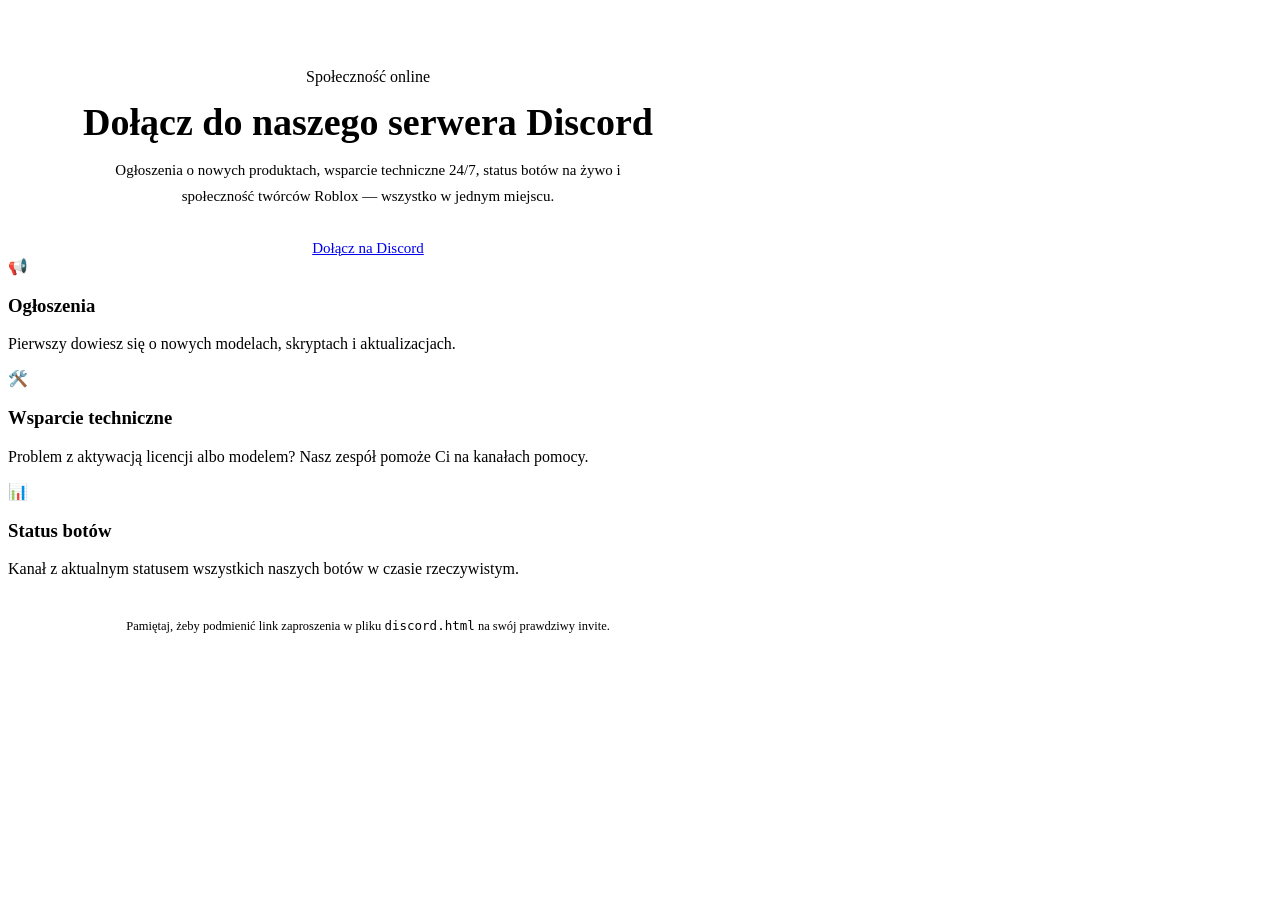
==== discord.html @ 89baa392 "Add files via upload" ====
<!DOCTYPE html>
<html lang="pl">
<head>
<meta charset="UTF-8">
<meta name="viewport" content="width=device-width, initial-scale=1.0">
<title>Discord — Apollon Hub API</title>
<link rel="stylesheet" href="assets/style.css">
</head>
<body data-page="discord">

<div id="site-header-slot"></div>

<main>
  <section class="section" style="padding-top:60px;">
    <div class="container" style="max-width:720px;text-align:center;">

      <div class="eyebrow"><span class="dot" style="background:#5865F2;box-shadow:0 0 8px #5865F2;"></span> Społeczność online</div>
      <h2 style="font-size:clamp(26px,4vw,38px);margin:14px 0;">Dołącz do naszego serwera Discord</h2>
      <p style="color:var(--text-muted);font-size:15px;line-height:1.7;max-width:520px;margin:0 auto 30px;">
        Ogłoszenia o nowych produktach, wsparcie techniczne 24/7, status botów na żywo
        i społeczność twórców Roblox — wszystko w jednym miejscu.
      </p>

      <a href="https://discord.gg/TWOJZAPROSZENIE" target="_blank" class="btn btn-discord" style="padding:16px 32px;font-size:15px;margin-bottom:50px;">
        Dołącz na Discord
      </a>

      <div class="grid" style="text-align:left;">
        <div class="card">
          <div class="card-media">📢</div>
          <div class="card-body">
            <h3>Ogłoszenia</h3>
            <p>Pierwszy dowiesz się o nowych modelach, skryptach i aktualizacjach.</p>
          </div>
        </div>
        <div class="card">
          <div class="card-media">🛠️</div>
          <div class="card-body">
            <h3>Wsparcie techniczne</h3>
            <p>Problem z aktywacją licencji albo modelem? Nasz zespół pomoże Ci na kanałach pomocy.</p>
          </div>
        </div>
        <div class="card">
          <div class="card-media">📊</div>
          <div class="card-body">
            <h3>Status botów</h3>
            <p>Kanał z aktualnym statusem wszystkich naszych botów w czasie rzeczywistym.</p>
          </div>
        </div>
      </div>

      <p style="color:var(--text-muted);font-size:12.5px;margin-top:40px;">
        Pamiętaj, żeby podmienić link zaproszenia w pliku <code>discord.html</code> na swój prawdziwy invite.
      </p>

    </div>
  </section>
</main>

<div id="site-footer-slot"></div>

<script src="assets/include.js"></script>
</body>
</html>
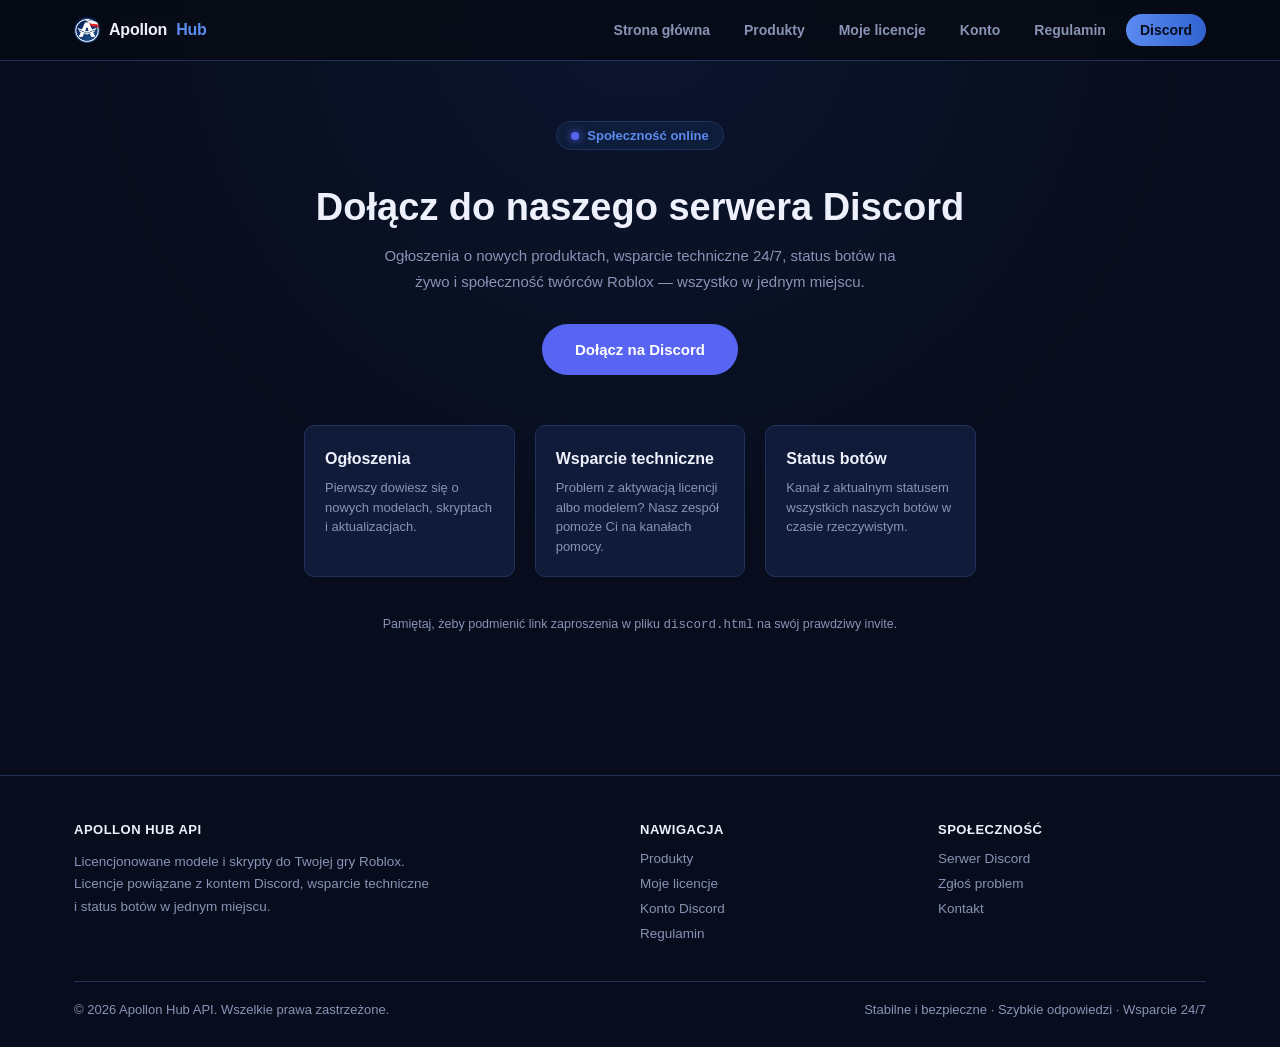
==== commit d85e7063: "Add files via upload" ====
--- a/discord.html
+++ b/discord.html
@@ -27,22 +27,19 @@
 
       <div class="grid" style="text-align:left;">
         <div class="card">
-          <div class="card-media">📢</div>
-          <div class="card-body">
+          <div class="card-body" style="padding-top:24px;">
             <h3>Ogłoszenia</h3>
             <p>Pierwszy dowiesz się o nowych modelach, skryptach i aktualizacjach.</p>
           </div>
         </div>
         <div class="card">
-          <div class="card-media">🛠️</div>
-          <div class="card-body">
+          <div class="card-body" style="padding-top:24px;">
             <h3>Wsparcie techniczne</h3>
             <p>Problem z aktywacją licencji albo modelem? Nasz zespół pomoże Ci na kanałach pomocy.</p>
           </div>
         </div>
         <div class="card">
-          <div class="card-media">📊</div>
-          <div class="card-body">
+          <div class="card-body" style="padding-top:24px;">
             <h3>Status botów</h3>
             <p>Kanał z aktualnym statusem wszystkich naszych botów w czasie rzeczywistym.</p>
           </div>
--- a/assets/style.css
+++ b/assets/style.css
@@ -0,0 +1,431 @@
+/* ===== Apollon Hub API — wspólny motyw ===== */
+
+:root {
+  --bg: #070d1c;
+  --bg-alt: #0b1530;
+  --panel: #101b3a;
+  --panel-border: #22315c;
+  --accent: #3163d1;
+  --accent-2: #5b8bf0;
+  --accent-glow: rgba(49, 99, 209, 0.28);
+  --text: #eef1fb;
+  --text-muted: #8993b5;
+  --success: #3ddc97;
+  --danger: #ff5d6c;
+  --radius: 10px;
+  --max-width: 1180px;
+  --font: 'Segoe UI', Arial, sans-serif;
+}
+
+* { box-sizing: border-box; }
+
+html, body {
+  margin: 0;
+  padding: 0;
+  background: var(--bg);
+  color: var(--text);
+  font-family: var(--font);
+  scroll-behavior: smooth;
+}
+
+body {
+  background-image: radial-gradient(circle at 50% 0%, rgba(49, 99, 209, 0.10), transparent 50%);
+  background-attachment: fixed;
+}
+
+a { color: inherit; text-decoration: none; }
+img { max-width: 100%; display: block; }
+
+.container {
+  max-width: var(--max-width);
+  margin: 0 auto;
+  padding: 0 24px;
+}
+
+/* ===== Nawigacja ===== */
+
+.site-header {
+  position: sticky;
+  top: 0;
+  z-index: 100;
+  background: rgba(7, 11, 20, 0.85);
+  backdrop-filter: blur(10px);
+  border-bottom: 1px solid var(--panel-border);
+}
+
+.navbar {
+  max-width: var(--max-width);
+  margin: 0 auto;
+  padding: 14px 24px;
+  display: flex;
+  align-items: center;
+  justify-content: space-between;
+  gap: 20px;
+}
+
+.brand {
+  display: inline-flex;
+  align-items: center;
+  gap: 9px;
+  font-weight: 700;
+  font-size: 16px;
+  letter-spacing: -0.2px;
+  white-space: nowrap;
+  color: var(--text);
+}
+
+.brand img {
+  height: 26px;
+  width: 26px;
+  border-radius: 50%;
+  display: block;
+}
+
+.brand .hub {
+  color: var(--accent-2);
+  font-weight: 700;
+}
+
+.nav-links {
+  display: flex;
+  align-items: center;
+  gap: 6px;
+  flex-wrap: wrap;
+}
+
+.nav-links a {
+  padding: 8px 14px;
+  border-radius: 999px;
+  font-size: 14px;
+  color: var(--text-muted);
+  font-weight: 600;
+  transition: color 0.15s ease, background 0.15s ease;
+}
+
+.nav-links a:hover { color: var(--text); background: rgba(255,255,255,0.04); }
+.nav-links a.active { color: var(--bg); background: linear-gradient(90deg, var(--accent-2), var(--accent)); }
+
+.burger {
+  display: none;
+  flex-direction: column;
+  gap: 4px;
+  background: none;
+  border: none;
+  cursor: pointer;
+  padding: 6px;
+}
+.burger span { width: 22px; height: 2px; background: var(--text); border-radius: 2px; }
+
+/* ===== Przyciski ===== */
+
+.btn {
+  display: inline-flex;
+  align-items: center;
+  justify-content: center;
+  gap: 8px;
+  padding: 12px 22px;
+  border-radius: 999px;
+  font-weight: 700;
+  font-size: 14px;
+  border: 1px solid transparent;
+  cursor: pointer;
+  transition: transform 0.15s ease, box-shadow 0.15s ease, background 0.15s ease;
+  white-space: nowrap;
+}
+.btn:hover { transform: translateY(-1px); }
+
+.btn-primary {
+  background: var(--accent);
+  color: #06101f;
+}
+.btn-primary:hover { background: var(--accent-2); }
+
+.btn-outline {
+  background: transparent;
+  border-color: var(--panel-border);
+  color: var(--text);
+}
+.btn-outline:hover { border-color: var(--accent); color: var(--accent-2); }
+
+.btn-discord {
+  background: #5865F2;
+  color: #fff;
+}
+.btn-discord:hover { background: #4752c4; }
+
+.btn-block { width: 100%; }
+.btn[disabled] { opacity: 0.5; cursor: not-allowed; transform: none; }
+
+/* ===== Hero ===== */
+
+.hero {
+  padding: 80px 0 20px;
+  text-align: center;
+  position: relative;
+}
+
+.eyebrow {
+  display: inline-flex;
+  align-items: center;
+  gap: 8px;
+  padding: 6px 14px;
+  border-radius: 999px;
+  border: 1px solid var(--panel-border);
+  background: rgba(61, 139, 253, 0.08);
+  color: var(--accent-2);
+  font-size: 13px;
+  font-weight: 700;
+  margin-bottom: 22px;
+}
+
+.dot { width: 8px; height: 8px; border-radius: 50%; background: var(--success); box-shadow: 0 0 8px var(--success); }
+
+.hero h1 {
+  font-size: clamp(32px, 6vw, 56px);
+  font-weight: 900;
+  line-height: 1.1;
+  margin: 0 0 18px;
+  letter-spacing: -0.5px;
+}
+
+.hero h1 .accent {
+  color: var(--accent-2);
+}
+
+.hero p.lead {
+  max-width: 620px;
+  margin: 0 auto 34px;
+  color: var(--text-muted);
+  font-size: 17px;
+  line-height: 1.6;
+}
+
+.hero-actions {
+  display: flex;
+  gap: 14px;
+  justify-content: center;
+  flex-wrap: wrap;
+}
+
+/* ===== Statystyki / cechy ===== */
+
+.features {
+  display: grid;
+  grid-template-columns: repeat(3, 1fr);
+  gap: 18px;
+  margin: 50px 0;
+}
+
+.feature {
+  background: var(--panel);
+  border: 1px solid var(--panel-border);
+  border-radius: var(--radius);
+  padding: 26px 22px;
+}
+
+.feature {
+  border-top: 2px solid var(--accent);
+  border-left: 1px solid var(--panel-border);
+  border-right: 1px solid var(--panel-border);
+  border-bottom: 1px solid var(--panel-border);
+}
+
+.feature .index {
+  font-size: 12px;
+  font-weight: 700;
+  color: var(--text-muted);
+  letter-spacing: 1px;
+  margin-bottom: 12px;
+}
+
+.feature h3 { margin: 0 0 8px; font-size: 16px; }
+.feature p { margin: 0; color: var(--text-muted); font-size: 14px; line-height: 1.5; }
+
+/* ===== Sekcje ogólne ===== */
+
+section.section { padding: 70px 0; }
+section.section.tight { padding: 40px 0; }
+section.alt { background: var(--bg-alt); border-top: 1px solid var(--panel-border); border-bottom: 1px solid var(--panel-border); }
+
+.section-head { text-align: center; max-width: 640px; margin: 0 auto 40px; }
+.section-head .tag { color: var(--accent-2); font-weight: 700; font-size: 13px; letter-spacing: 1px; text-transform: uppercase; }
+.section-head h2 { font-size: clamp(26px, 4vw, 36px); margin: 10px 0 12px; }
+.section-head p { color: var(--text-muted); font-size: 15px; line-height: 1.6; margin: 0; }
+
+/* ===== Karty produktów / licencji ===== */
+
+.grid {
+  display: grid;
+  grid-template-columns: repeat(3, 1fr);
+  gap: 20px;
+}
+
+.card {
+  background: var(--panel);
+  border: 1px solid var(--panel-border);
+  border-radius: var(--radius);
+  overflow: hidden;
+  display: flex;
+  flex-direction: column;
+  transition: border-color 0.15s ease, transform 0.15s ease;
+}
+.card:hover { border-color: var(--accent); transform: translateY(-3px); }
+
+.card-media {
+  height: 110px;
+  background: var(--bg-alt);
+  display: flex;
+  align-items: center;
+  justify-content: center;
+  font-size: 11px;
+  font-weight: 700;
+  letter-spacing: 0.5px;
+  text-transform: uppercase;
+  color: var(--text-muted);
+  border-bottom: 1px solid var(--panel-border);
+}
+
+.card-body { padding: 20px; display: flex; flex-direction: column; gap: 10px; flex: 1; }
+.card-body h3 { margin: 0; font-size: 16px; }
+.card-body p { margin: 0; color: var(--text-muted); font-size: 13px; line-height: 1.5; flex: 1; }
+
+.card-footer {
+  display: flex;
+  align-items: center;
+  justify-content: space-between;
+  margin-top: 6px;
+}
+
+.price { font-weight: 800; font-size: 18px; color: var(--accent-2); }
+.badge {
+  display: inline-flex;
+  align-items: center;
+  gap: 6px;
+  padding: 4px 10px;
+  border-radius: 999px;
+  font-size: 11px;
+  font-weight: 700;
+  text-transform: uppercase;
+  letter-spacing: 0.4px;
+}
+.badge.online { background: rgba(61, 220, 151, 0.12); color: var(--success); }
+.badge.offline { background: rgba(255, 93, 108, 0.12); color: var(--danger); }
+.badge.info { background: rgba(61, 139, 253, 0.12); color: var(--accent-2); }
+
+/* ===== Panel / formularze ===== */
+
+.panel {
+  background: var(--panel);
+  border: 1px solid var(--panel-border);
+  border-radius: var(--radius);
+  padding: 32px;
+}
+
+.panel + .panel { margin-top: 20px; }
+
+.field { margin-bottom: 18px; }
+.field label { display: block; font-size: 13px; font-weight: 700; margin-bottom: 8px; color: var(--text-muted); }
+
+.field input, .field select, .field textarea {
+  width: 100%;
+  padding: 12px 14px;
+  border-radius: 10px;
+  border: 1px solid var(--panel-border);
+  background: var(--bg-alt);
+  color: var(--text);
+  font-size: 14px;
+  font-family: inherit;
+  outline: none;
+  transition: border-color 0.15s ease, box-shadow 0.15s ease;
+}
+.field input:focus, .field select:focus, .field textarea:focus {
+  border-color: var(--accent);
+  box-shadow: 0 0 0 3px var(--accent-glow);
+}
+.field .hint { font-size: 12px; color: var(--text-muted); margin-top: 6px; }
+
+.status-msg {
+  margin-top: 14px;
+  padding: 12px 14px;
+  border-radius: 10px;
+  font-size: 13px;
+  display: none;
+}
+.status-msg.show { display: block; }
+.status-msg.ok { background: rgba(61,220,151,0.1); color: var(--success); border: 1px solid rgba(61,220,151,0.3); }
+.status-msg.err { background: rgba(255,93,108,0.1); color: var(--danger); border: 1px solid rgba(255,93,108,0.3); }
+
+/* ===== Tabela licencji ===== */
+
+table.licenses { width: 100%; border-collapse: collapse; }
+table.licenses th, table.licenses td {
+  text-align: left;
+  padding: 14px 12px;
+  border-bottom: 1px solid var(--panel-border);
+  font-size: 13px;
+}
+table.licenses th { color: var(--text-muted); font-weight: 700; text-transform: uppercase; font-size: 11px; letter-spacing: 0.5px; }
+table.licenses td.mono { font-family: 'Courier New', monospace; color: var(--accent-2); }
+
+/* ===== Discord powiązanie ===== */
+
+.discord-account {
+  display: flex;
+  align-items: center;
+  gap: 14px;
+  padding: 16px 18px;
+  border-radius: var(--radius);
+  background: rgba(88, 101, 242, 0.1);
+  border: 1px solid rgba(88, 101, 242, 0.35);
+}
+.discord-account .avatar {
+  width: 46px; height: 46px; border-radius: 50%;
+  background: #5865F2;
+  display: flex; align-items: center; justify-content: center;
+  font-weight: 800; color: #fff;
+}
+.discord-account .meta { flex: 1; }
+.discord-account .meta strong { display: block; font-size: 14px; }
+.discord-account .meta span { font-size: 12px; color: var(--text-muted); }
+
+/* ===== Regulamin ===== */
+
+.legal h2 { font-size: 19px; margin: 34px 0 12px; color: var(--accent-2); }
+.legal h2:first-child { margin-top: 0; }
+.legal p, .legal li { color: var(--text-muted); font-size: 14.5px; line-height: 1.75; }
+.legal ol, .legal ul { padding-left: 20px; }
+
+/* ===== Stopka ===== */
+
+.site-footer {
+  border-top: 1px solid var(--panel-border);
+  padding: 46px 0 30px;
+  margin-top: 60px;
+  color: var(--text-muted);
+  font-size: 13px;
+}
+.footer-grid {
+  display: grid;
+  grid-template-columns: 2fr 1fr 1fr;
+  gap: 30px;
+  margin-bottom: 30px;
+}
+.footer-grid h4 { color: var(--text); font-size: 13px; margin: 0 0 14px; text-transform: uppercase; letter-spacing: 0.5px; }
+.footer-grid a { display: block; color: var(--text-muted); font-size: 13.5px; margin-bottom: 10px; }
+.footer-grid a:hover { color: var(--accent-2); }
+.footer-bottom { border-top: 1px solid var(--panel-border); padding-top: 20px; display: flex; justify-content: space-between; flex-wrap: wrap; gap: 10px; }
+
+/* ===== Responsywność ===== */
+
+@media (max-width: 900px) {
+  .grid { grid-template-columns: repeat(2, 1fr); }
+  .features { grid-template-columns: 1fr; }
+  .footer-grid { grid-template-columns: 1fr; }
+}
+
+@media (max-width: 720px) {
+  .nav-links { display: none; }
+  .burger { display: flex; }
+  .grid { grid-template-columns: 1fr; }
+  .navbar { flex-wrap: wrap; }
+}
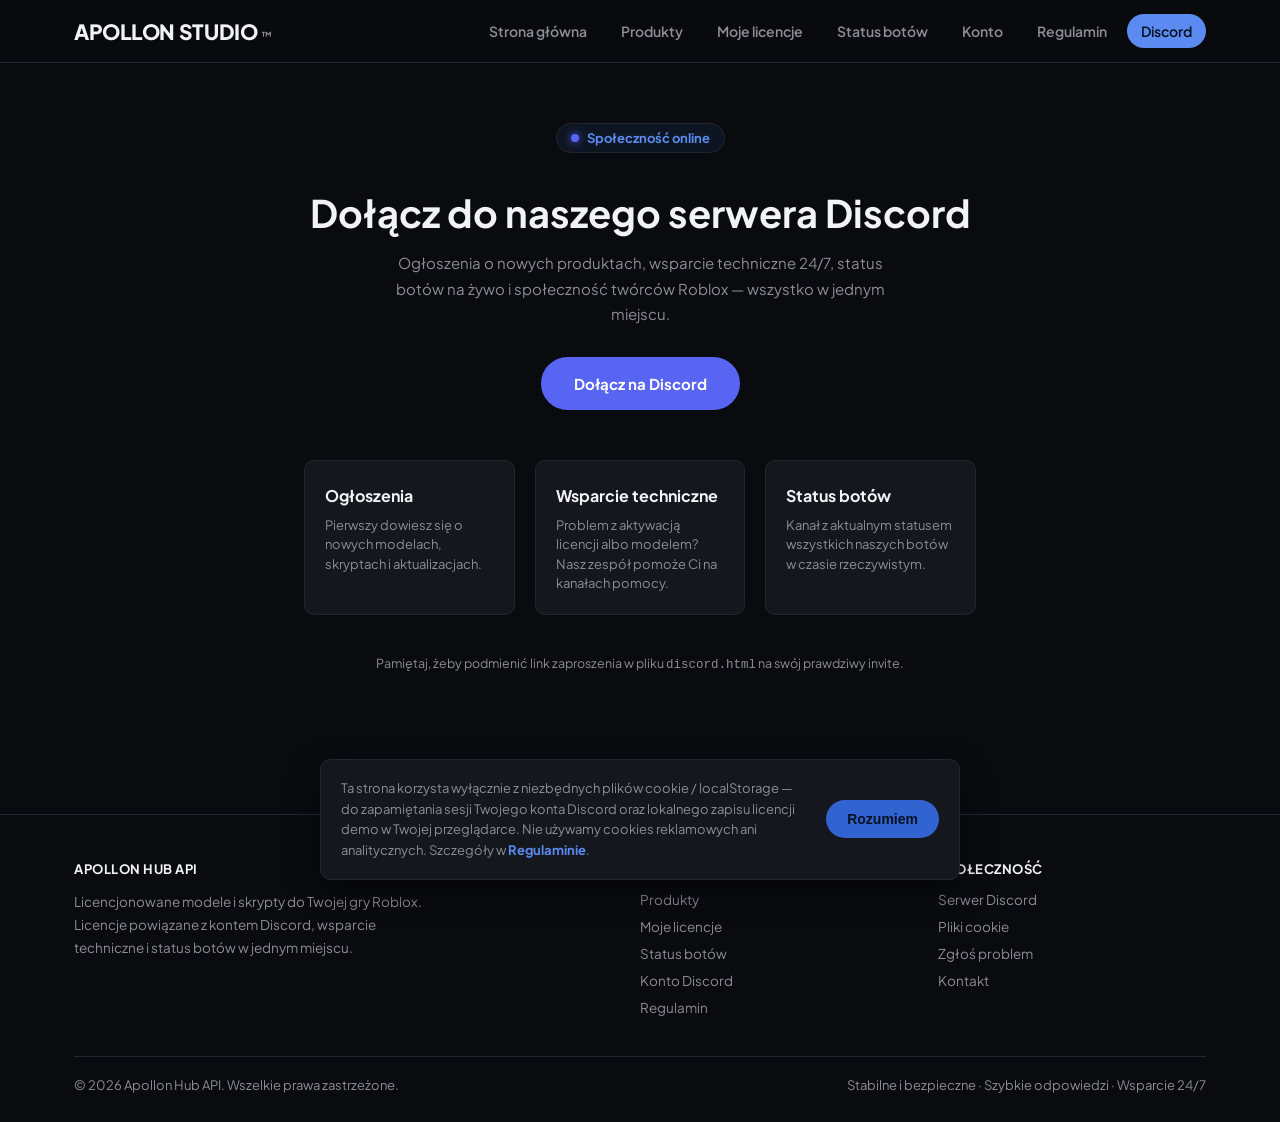
==== commit 3eb7ca5d: "Add files via upload" ====
--- a/discord.html
+++ b/discord.html
@@ -4,6 +4,9 @@
 <meta charset="UTF-8">
 <meta name="viewport" content="width=device-width, initial-scale=1.0">
 <title>Discord — Apollon Hub API</title>
+<link rel="preconnect" href="https://fonts.googleapis.com">
+<link rel="preconnect" href="https://fonts.gstatic.com" crossorigin>
+<link href="https://fonts.googleapis.com/css2?family=Plus+Jakarta+Sans:wght@400;500;600;700;800;900&display=swap" rel="stylesheet">
 <link rel="stylesheet" href="assets/style.css">
 </head>
 <body data-page="discord">
--- a/assets/style.css
+++ b/assets/style.css
@@ -1,20 +1,20 @@
 /* ===== Apollon Hub API — wspólny motyw ===== */
 
 :root {
-  --bg: #070d1c;
-  --bg-alt: #0b1530;
-  --panel: #101b3a;
-  --panel-border: #22315c;
+  --bg: #0a0b0f;
+  --bg-alt: #111319;
+  --panel: #15171e;
+  --panel-border: #24262e;
   --accent: #3163d1;
   --accent-2: #5b8bf0;
   --accent-glow: rgba(49, 99, 209, 0.28);
-  --text: #eef1fb;
-  --text-muted: #8993b5;
+  --text: #f2f3f6;
+  --text-muted: #8b8d97;
   --success: #3ddc97;
   --danger: #ff5d6c;
   --radius: 10px;
   --max-width: 1180px;
-  --font: 'Segoe UI', Arial, sans-serif;
+  --font: 'Plus Jakarta Sans', 'Segoe UI', Arial, sans-serif;
 }
 
 * { box-sizing: border-box; }
@@ -28,11 +28,6 @@
   scroll-behavior: smooth;
 }
 
-body {
-  background-image: radial-gradient(circle at 50% 0%, rgba(49, 99, 209, 0.10), transparent 50%);
-  background-attachment: fixed;
-}
-
 a { color: inherit; text-decoration: none; }
 img { max-width: 100%; display: block; }
 
@@ -48,7 +43,7 @@
   position: sticky;
   top: 0;
   z-index: 100;
-  background: rgba(7, 11, 20, 0.85);
+  background: rgba(10, 11, 15, 0.85);
   backdrop-filter: blur(10px);
   border-bottom: 1px solid var(--panel-border);
 }
@@ -65,25 +60,19 @@
 
 .brand {
   display: inline-flex;
-  align-items: center;
-  gap: 9px;
-  font-weight: 700;
-  font-size: 16px;
-  letter-spacing: -0.2px;
+  align-items: baseline;
+  gap: 3px;
+  font-weight: 800;
+  font-size: 21px;
+  letter-spacing: -0.3px;
   white-space: nowrap;
   color: var(--text);
 }
 
-.brand img {
-  height: 26px;
-  width: 26px;
-  border-radius: 50%;
-  display: block;
-}
-
-.brand .hub {
-  color: var(--accent-2);
-  font-weight: 700;
+.brand .tm {
+  font-size: 11px;
+  font-weight: 600;
+  color: var(--text-muted);
 }
 
 .nav-links {
@@ -103,7 +92,7 @@
 }
 
 .nav-links a:hover { color: var(--text); background: rgba(255,255,255,0.04); }
-.nav-links a.active { color: var(--bg); background: linear-gradient(90deg, var(--accent-2), var(--accent)); }
+.nav-links a.active { color: #06101f; background: var(--accent-2); }
 
 .burger {
   display: none;
@@ -156,13 +145,41 @@
 .btn-block { width: 100%; }
 .btn[disabled] { opacity: 0.5; cursor: not-allowed; transform: none; }
 
+.btn-text {
+  display: inline-flex;
+  align-items: center;
+  gap: 6px;
+  padding: 12px 6px;
+  font-weight: 700;
+  font-size: 14px;
+  color: var(--text);
+  border-bottom: 1px solid transparent;
+  transition: color 0.15s ease, border-color 0.15s ease;
+}
+.btn-text:hover { color: var(--accent-2); border-color: var(--accent-2); }
+
 /* ===== Hero ===== */
 
 .hero {
-  padding: 80px 0 20px;
+  padding: 90px 0 30px;
   text-align: center;
   position: relative;
-}
+  overflow: hidden;
+}
+
+.hero::before {
+  content: "";
+  position: absolute;
+  inset: 0;
+  background-image: radial-gradient(rgba(255,255,255,0.06) 1px, transparent 1px);
+  background-size: 26px 26px;
+  background-position: center top;
+  -webkit-mask-image: linear-gradient(180deg, rgba(0,0,0,0.9) 0%, transparent 75%);
+  mask-image: linear-gradient(180deg, rgba(0,0,0,0.9) 0%, transparent 75%);
+  pointer-events: none;
+}
+
+.hero .container { position: relative; z-index: 1; }
 
 .eyebrow {
   display: inline-flex;
@@ -240,6 +257,37 @@
 
 .feature h3 { margin: 0 0 8px; font-size: 16px; }
 .feature p { margin: 0; color: var(--text-muted); font-size: 14px; line-height: 1.5; }
+
+/* ===== Statystyki (liczby) ===== */
+
+.stats-grid {
+  display: grid;
+  grid-template-columns: repeat(4, 1fr);
+  gap: 18px;
+}
+
+.stat-card {
+  background: var(--panel);
+  border: 1px solid var(--panel-border);
+  border-radius: var(--radius);
+  padding: 24px 20px;
+}
+
+.stat-icon {
+  width: 42px;
+  height: 42px;
+  border-radius: 10px;
+  background: var(--bg-alt);
+  border: 1px solid var(--panel-border);
+  display: flex;
+  align-items: center;
+  justify-content: center;
+  margin-bottom: 16px;
+  color: var(--accent-2);
+}
+
+.stat-number { font-size: 28px; font-weight: 800; letter-spacing: -0.5px; }
+.stat-label { font-size: 13px; color: var(--text-muted); margin-top: 4px; }
 
 /* ===== Sekcje ogólne ===== */
 
@@ -395,6 +443,75 @@
 .legal p, .legal li { color: var(--text-muted); font-size: 14.5px; line-height: 1.75; }
 .legal ol, .legal ul { padding-left: 20px; }
 
+/* ===== Baner cookie ===== */
+
+.cookie-banner {
+  position: fixed;
+  left: 20px;
+  right: 20px;
+  bottom: 20px;
+  max-width: 640px;
+  margin: 0 auto;
+  background: var(--panel);
+  border: 1px solid var(--panel-border);
+  border-radius: var(--radius);
+  padding: 18px 20px;
+  display: flex;
+  align-items: center;
+  gap: 16px;
+  flex-wrap: wrap;
+  z-index: 300;
+  box-shadow: 0 12px 32px rgba(0,0,0,0.45);
+}
+.cookie-banner p { margin: 0; font-size: 13px; color: var(--text-muted); line-height: 1.6; flex: 1; min-width: 220px; }
+.cookie-banner .btn { flex-shrink: 0; padding: 10px 20px; }
+
+/* ===== Karty botów ===== */
+
+.bot-card-head {
+  display: flex;
+  align-items: center;
+  gap: 14px;
+}
+.bot-avatar {
+  width: 46px;
+  height: 46px;
+  border-radius: 50%;
+  background: var(--bg-alt);
+  border: 1px solid var(--panel-border);
+  display: flex;
+  align-items: center;
+  justify-content: center;
+  font-weight: 800;
+  font-size: 15px;
+  color: var(--accent-2);
+  flex-shrink: 0;
+}
+.bot-card-head .name { flex: 1; min-width: 0; }
+.bot-card-head .name strong { display: block; font-size: 15px; }
+.bot-card-head .name span { font-size: 12px; color: var(--text-muted); }
+.bot-status-row { display: flex; align-items: center; gap: 8px; margin-top: 14px; }
+.bot-updated { font-size: 11px; color: var(--text-muted); margin-top: 8px; }
+
+.notice-panel {
+  display: flex;
+  gap: 12px;
+  align-items: flex-start;
+  padding: 16px 18px;
+  border-radius: var(--radius);
+  background: rgba(255, 93, 108, 0.08);
+  border: 1px solid rgba(255, 93, 108, 0.35);
+  margin-bottom: 30px;
+}
+.notice-panel .dot-mark {
+  width: 8px; height: 8px; border-radius: 50%;
+  background: var(--danger);
+  margin-top: 6px;
+  flex-shrink: 0;
+}
+.notice-panel p { margin: 0; font-size: 13.5px; line-height: 1.6; color: var(--text); }
+.notice-panel strong { color: var(--danger); }
+
 /* ===== Stopka ===== */
 
 .site-footer {
@@ -421,6 +538,7 @@
   .grid { grid-template-columns: repeat(2, 1fr); }
   .features { grid-template-columns: 1fr; }
   .footer-grid { grid-template-columns: 1fr; }
+  .stats-grid { grid-template-columns: repeat(2, 1fr); }
 }
 
 @media (max-width: 720px) {
@@ -428,4 +546,5 @@
   .burger { display: flex; }
   .grid { grid-template-columns: 1fr; }
   .navbar { flex-wrap: wrap; }
-}
+  .stats-grid { grid-template-columns: 1fr; }
+}
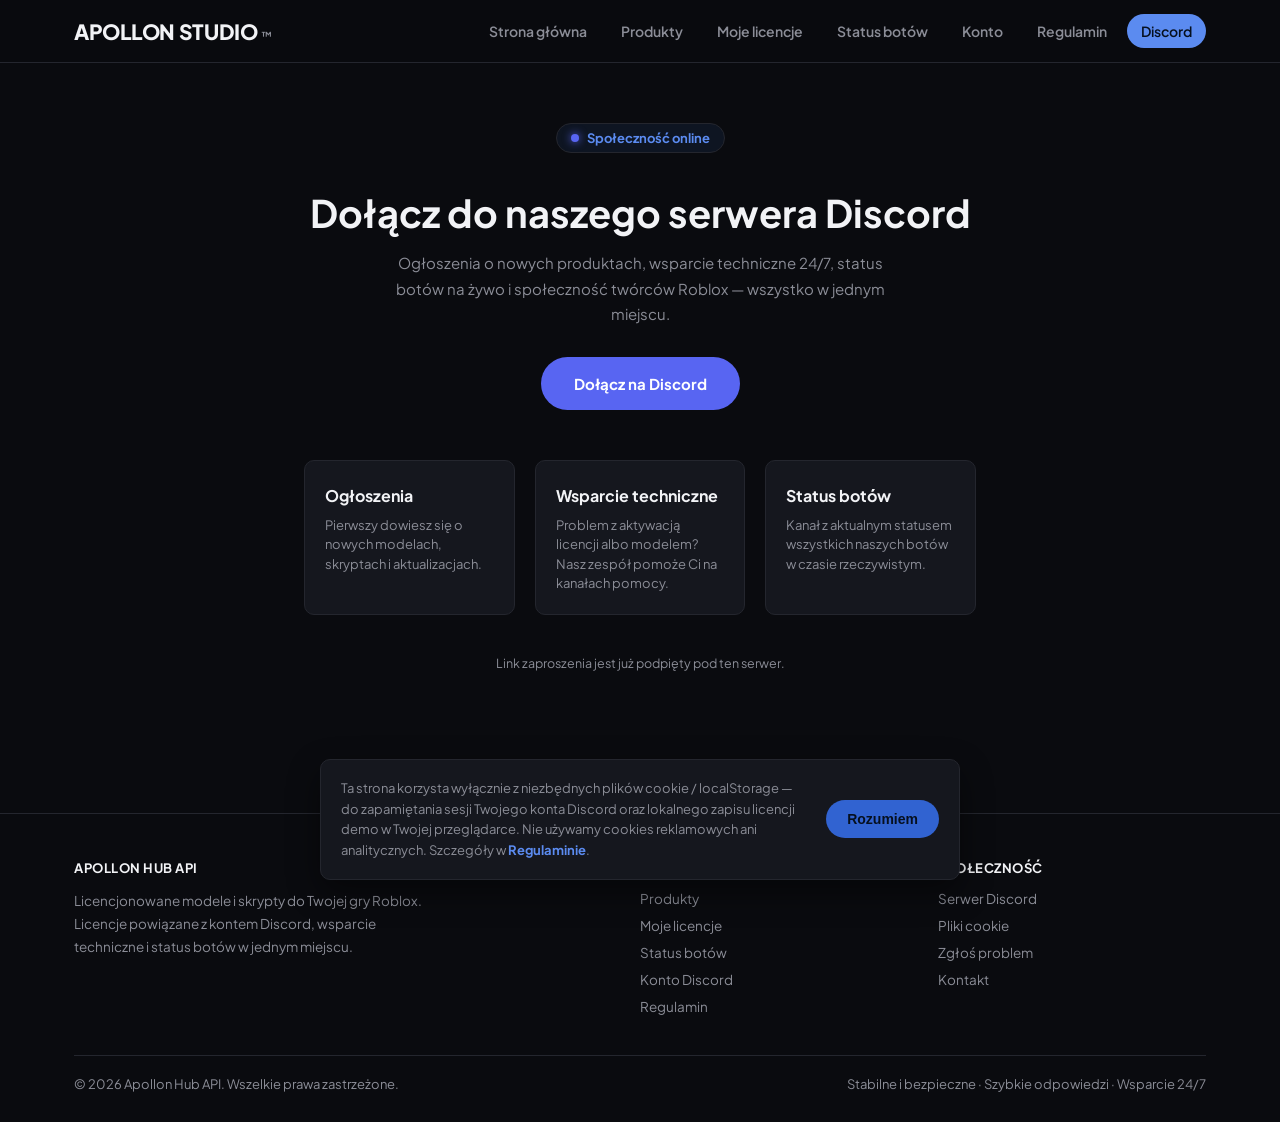
==== commit 01084a82: "Add files via upload" ====
--- a/discord.html
+++ b/discord.html
@@ -24,7 +24,7 @@
         i społeczność twórców Roblox — wszystko w jednym miejscu.
       </p>
 
-      <a href="https://discord.gg/TWOJZAPROSZENIE" target="_blank" class="btn btn-discord" style="padding:16px 32px;font-size:15px;margin-bottom:50px;">
+      <a href="https://discord.gg/FjP3PnDGJQ" target="_blank" class="btn btn-discord" style="padding:16px 32px;font-size:15px;margin-bottom:50px;">
         Dołącz na Discord
       </a>
 
@@ -50,7 +50,7 @@
       </div>
 
       <p style="color:var(--text-muted);font-size:12.5px;margin-top:40px;">
-        Pamiętaj, żeby podmienić link zaproszenia w pliku <code>discord.html</code> na swój prawdziwy invite.
+        Link zaproszenia jest już podpięty pod ten serwer.
       </p>
 
     </div>
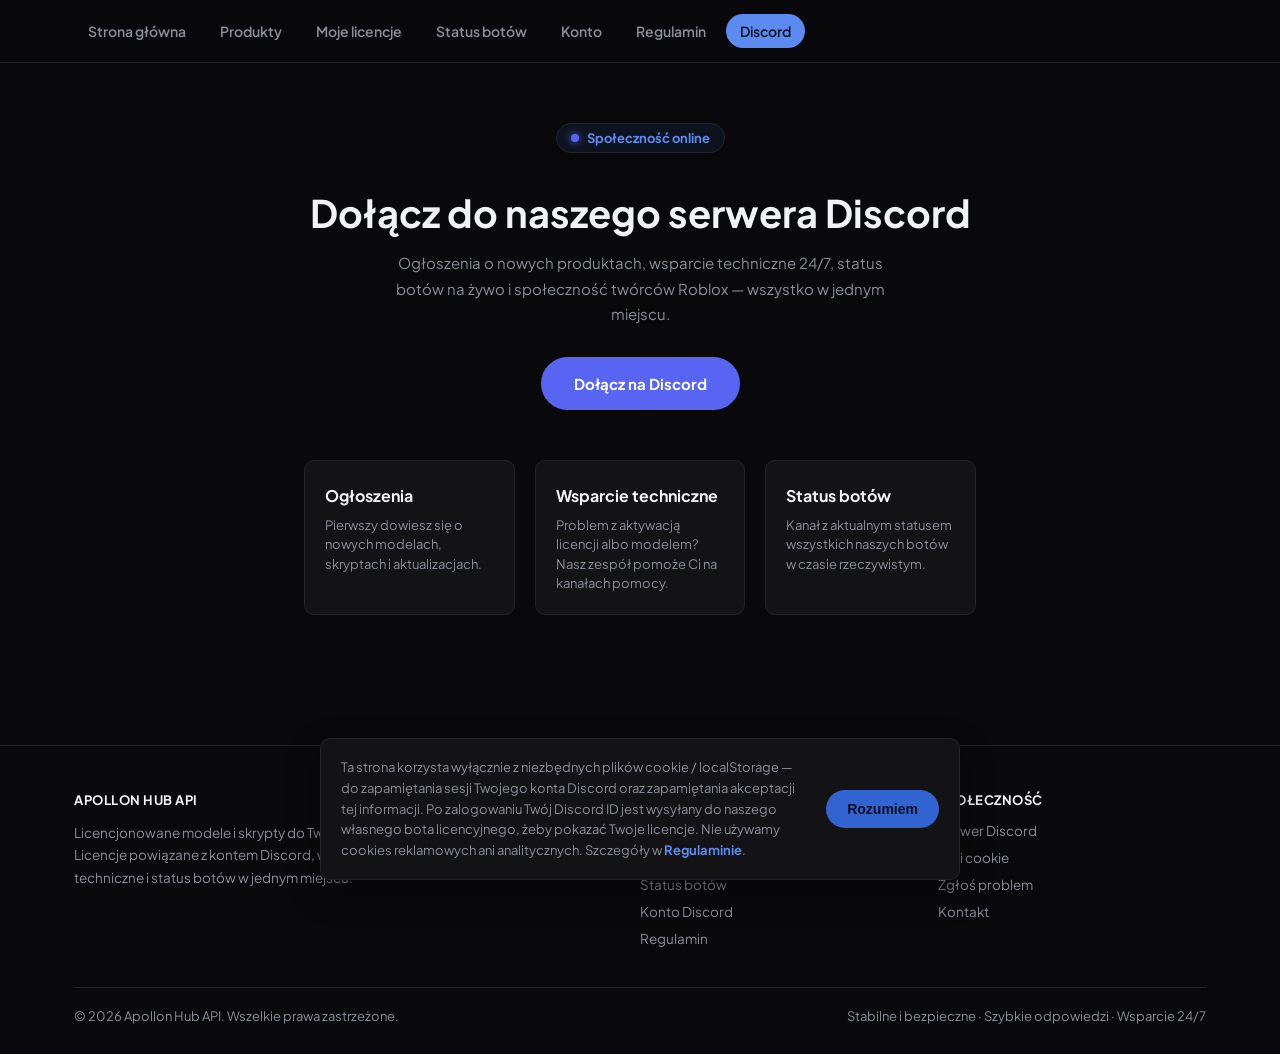
==== commit 1e89ff51: "Add files via upload" ====
--- a/discord.html
+++ b/discord.html
@@ -49,10 +49,6 @@
         </div>
       </div>
 
-      <p style="color:var(--text-muted);font-size:12.5px;margin-top:40px;">
-        Link zaproszenia jest już podpięty pod ten serwer.
-      </p>
-
     </div>
   </section>
 </main>
--- a/assets/style.css
+++ b/assets/style.css
@@ -1,13 +1,14 @@
 /* ===== Apollon Hub API — wspólny motyw ===== */
 
 :root {
-  --bg: #0a0b0f;
-  --bg-alt: #111319;
-  --panel: #15171e;
-  --panel-border: #24262e;
+  --bg: #09090b;
+  --bg-alt: #0e0e11;
+  --panel: #131316;
+  --panel-border: #232327;
   --accent: #3163d1;
   --accent-2: #5b8bf0;
-  --accent-glow: rgba(49, 99, 209, 0.28);
+  --accent-glow: rgba(49, 99, 209, 0.22);
+  --brand-gradient: var(--accent);
   --text: #f2f3f6;
   --text-muted: #8b8d97;
   --success: #3ddc97;
@@ -43,7 +44,7 @@
   position: sticky;
   top: 0;
   z-index: 100;
-  background: rgba(10, 11, 15, 0.85);
+  background: rgba(9, 9, 11, 0.85);
   backdrop-filter: blur(10px);
   border-bottom: 1px solid var(--panel-border);
 }
@@ -118,7 +119,7 @@
   font-size: 14px;
   border: 1px solid transparent;
   cursor: pointer;
-  transition: transform 0.15s ease, box-shadow 0.15s ease, background 0.15s ease;
+  transition: transform 0.15s ease, background 0.15s ease, border-color 0.15s ease;
   white-space: nowrap;
 }
 .btn:hover { transform: translateY(-1px); }
@@ -209,6 +210,17 @@
   color: var(--accent-2);
 }
 
+.hero h1 .hero-tm {
+  font-size: 0.32em;
+  font-weight: 700;
+  vertical-align: top;
+  position: relative;
+  top: 0.35em;
+  margin-left: 3px;
+  color: var(--text-muted);
+  letter-spacing: 0;
+}
+
 .hero p.lead {
   max-width: 620px;
   margin: 0 auto 34px;
@@ -288,6 +300,55 @@
 
 .stat-number { font-size: 28px; font-weight: 800; letter-spacing: -0.5px; }
 .stat-label { font-size: 13px; color: var(--text-muted); margin-top: 4px; }
+
+/* ===== Partnerzy / banery ===== */
+
+.partners-strip {
+  display: flex;
+  flex-wrap: wrap;
+  gap: 16px;
+  justify-content: center;
+}
+
+.partner-slot {
+  flex: 1 1 200px;
+  max-width: 260px;
+  height: 80px;
+  display: flex;
+  align-items: center;
+  justify-content: center;
+  border: 1px dashed var(--panel-border);
+  border-radius: var(--radius);
+  color: var(--text-muted);
+  font-size: 12.5px;
+  font-weight: 600;
+  text-align: center;
+  padding: 10px;
+  background: var(--bg-alt);
+}
+
+.partner-slot img { max-height: 36px; width: auto; filter: grayscale(1); opacity: 0.75; transition: filter 0.15s ease, opacity 0.15s ease; }
+.partner-slot:has(img):hover img { filter: grayscale(0); opacity: 1; }
+
+.banners-grid {
+  display: grid;
+  grid-template-columns: repeat(auto-fit, minmax(260px, 1fr));
+  gap: 16px;
+}
+
+.banner-slot {
+  display: flex;
+  align-items: center;
+  justify-content: center;
+  min-height: 140px;
+  border: 1px dashed var(--panel-border);
+  border-radius: var(--radius);
+  color: var(--text-muted);
+  font-size: 13px;
+  font-weight: 600;
+  background: var(--bg-alt);
+  overflow: hidden;
+}
 
 /* ===== Sekcje ogólne ===== */
 
@@ -442,6 +503,87 @@
 .legal h2:first-child { margin-top: 0; }
 .legal p, .legal li { color: var(--text-muted); font-size: 14.5px; line-height: 1.75; }
 .legal ol, .legal ul { padding-left: 20px; }
+
+.legal-meta { color: var(--text-muted); font-size: 13px; margin: 4px 0 34px; }
+
+.legal-toc {
+  display: grid;
+  grid-template-columns: repeat(auto-fill, minmax(220px, 1fr));
+  gap: 8px;
+  margin-bottom: 28px;
+}
+.legal-toc a {
+  display: flex;
+  align-items: center;
+  gap: 8px;
+  padding: 11px 14px;
+  background: var(--bg-alt);
+  border: 1px solid var(--panel-border);
+  border-radius: 8px;
+  color: var(--text-muted);
+  font-size: 13px;
+  font-weight: 600;
+  text-decoration: none;
+  transition: border-color .15s ease, color .15s ease;
+}
+.legal-toc a:hover { border-color: var(--accent-2); color: var(--text); }
+.legal-toc a span { color: var(--accent-2); font-family: 'Courier New', monospace; font-size: 12px; }
+
+.legal-tools { display: flex; justify-content: flex-end; margin-bottom: 14px; }
+.legal-tools button {
+  background: none;
+  border: 1px solid var(--panel-border);
+  color: var(--text-muted);
+  font-size: 12.5px;
+  font-weight: 700;
+  padding: 7px 14px;
+  border-radius: 999px;
+  cursor: pointer;
+  transition: border-color .15s ease, color .15s ease;
+}
+.legal-tools button:hover { border-color: var(--accent-2); color: var(--text); }
+
+.legal-acc {
+  border: 1px solid var(--panel-border);
+  border-radius: var(--radius);
+  background: var(--bg-alt);
+  margin-bottom: 10px;
+  overflow: hidden;
+  scroll-margin-top: 90px;
+}
+.legal-acc summary {
+  list-style: none;
+  cursor: pointer;
+  padding: 17px 20px;
+  display: flex;
+  align-items: center;
+  gap: 13px;
+  font-weight: 700;
+  font-size: 14.5px;
+  color: var(--text);
+}
+.legal-acc summary::-webkit-details-marker { display: none; }
+.legal-acc summary::before {
+  content: '+';
+  width: 22px;
+  height: 22px;
+  flex-shrink: 0;
+  display: flex;
+  align-items: center;
+  justify-content: center;
+  border-radius: 6px;
+  background: var(--panel);
+  color: var(--accent-2);
+  font-size: 15px;
+  line-height: 1;
+}
+.legal-acc[open] summary::before { content: '\2212'; }
+.legal-acc-num { color: var(--accent-2); font-family: 'Courier New', monospace; font-size: 12.5px; flex-shrink: 0; }
+.legal-acc-body { padding: 0 20px 22px; }
+.legal-acc-body p, .legal-acc-body li { color: var(--text-muted); font-size: 13.75px; line-height: 1.75; }
+.legal-acc-body ul { padding-left: 20px; margin: 8px 0; }
+.legal-acc-body p + p { margin-top: 10px; }
+.legal-acc-body strong { color: var(--text); }
 
 /* ===== Baner cookie ===== */
 
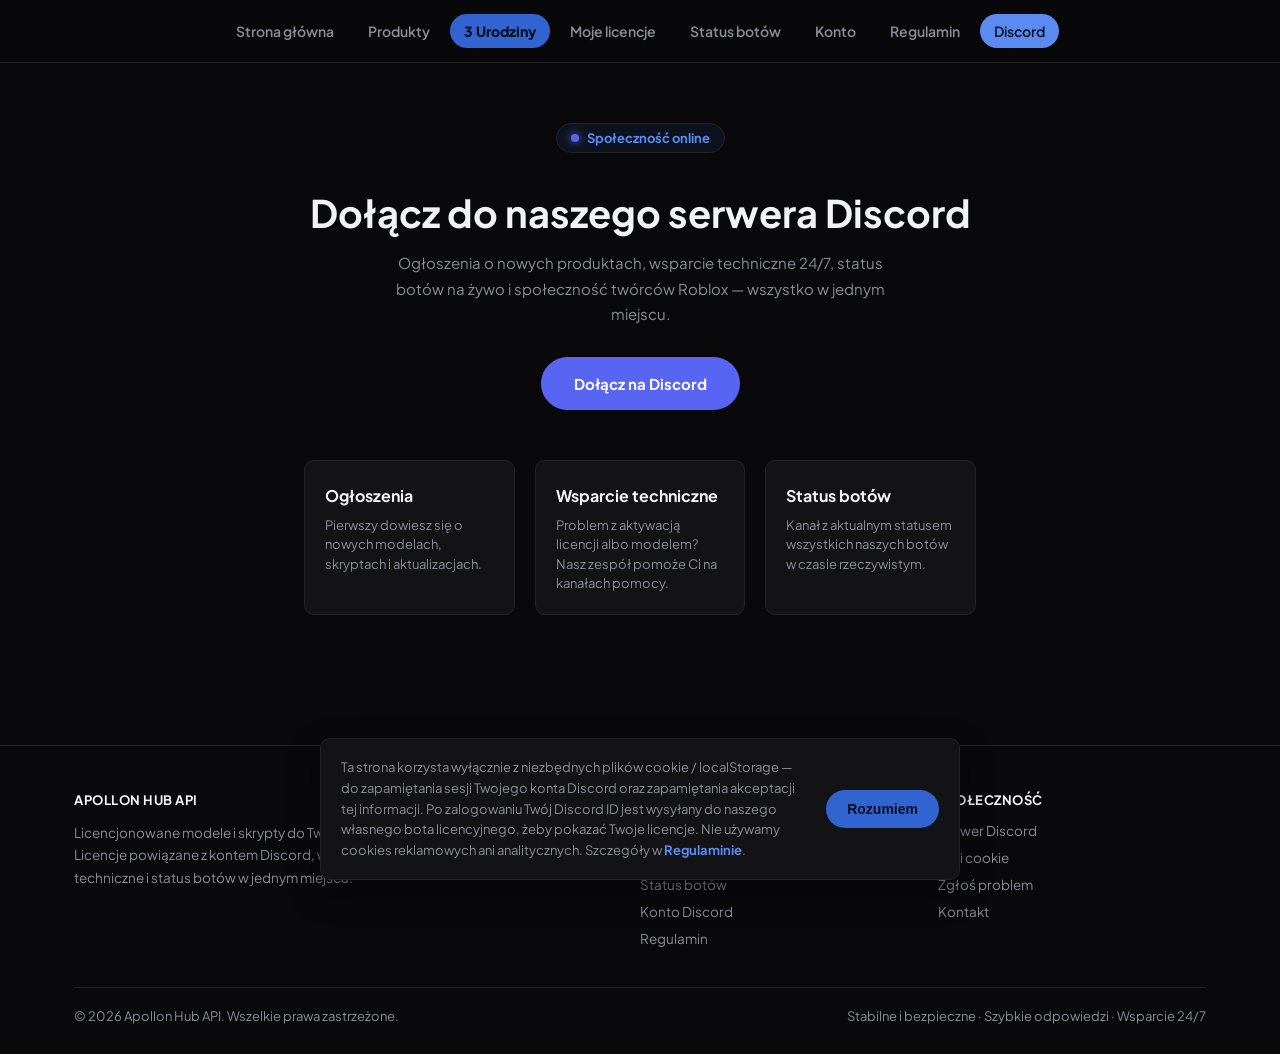
==== commit 5128c2f3: "Add files via upload" ====
--- a/discord.html
+++ b/discord.html
@@ -56,5 +56,6 @@
 <div id="site-footer-slot"></div>
 
 <script src="assets/include.js"></script>
+<script src="assets/birthday.js"></script>
 </body>
 </html>
--- a/assets/style.css
+++ b/assets/style.css
@@ -38,6 +38,54 @@
   padding: 0 24px;
 }
 
+/* ===== Pasek ogłoszenia urodzinowego (u góry każdej podstrony) ===== */
+
+.announcement-bar {
+  background: var(--accent);
+  color: #06101f;
+}
+.announcement-inner {
+  max-width: var(--max-width);
+  margin: 0 auto;
+  padding: 10px 46px 10px 24px;
+  display: flex;
+  align-items: center;
+  justify-content: center;
+  gap: 16px;
+  flex-wrap: wrap;
+  font-size: 13.5px;
+  font-weight: 600;
+  position: relative;
+  text-align: center;
+}
+.announcement-text strong { font-weight: 800; }
+.announcement-cta {
+  color: inherit;
+  background: rgba(6, 16, 31, 0.14);
+  border: 1px solid rgba(6, 16, 31, 0.3);
+  padding: 5px 12px;
+  border-radius: 999px;
+  font-weight: 700;
+  white-space: nowrap;
+  transition: background 0.15s ease;
+}
+.announcement-cta:hover { background: rgba(6, 16, 31, 0.24); }
+.announcement-close {
+  position: absolute;
+  right: 12px;
+  top: 50%;
+  transform: translateY(-50%);
+  background: none;
+  border: none;
+  color: #06101f;
+  font-size: 18px;
+  cursor: pointer;
+  line-height: 1;
+  padding: 4px;
+  opacity: 0.75;
+}
+.announcement-close:hover { opacity: 1; }
+
 /* ===== Nawigacja ===== */
 
 .site-header {
@@ -55,7 +103,7 @@
   padding: 14px 24px;
   display: flex;
   align-items: center;
-  justify-content: space-between;
+  justify-content: center;
   gap: 20px;
 }
 
@@ -94,6 +142,9 @@
 
 .nav-links a:hover { color: var(--text); background: rgba(255,255,255,0.04); }
 .nav-links a.active { color: #06101f; background: var(--accent-2); }
+
+.nav-links a.nav-highlight { color: #06101f; background: var(--accent); font-weight: 800; }
+.nav-links a.nav-highlight:hover { background: var(--accent-2); color: #06101f; }
 
 .burger {
   display: none;
@@ -327,28 +378,7 @@
   background: var(--bg-alt);
 }
 
-.partner-slot img { max-height: 36px; width: auto; filter: grayscale(1); opacity: 0.75; transition: filter 0.15s ease, opacity 0.15s ease; }
-.partner-slot:has(img):hover img { filter: grayscale(0); opacity: 1; }
-
-.banners-grid {
-  display: grid;
-  grid-template-columns: repeat(auto-fit, minmax(260px, 1fr));
-  gap: 16px;
-}
-
-.banner-slot {
-  display: flex;
-  align-items: center;
-  justify-content: center;
-  min-height: 140px;
-  border: 1px dashed var(--panel-border);
-  border-radius: var(--radius);
-  color: var(--text-muted);
-  font-size: 13px;
-  font-weight: 600;
-  background: var(--bg-alt);
-  overflow: hidden;
-}
+.partner-slot img { max-height: 36px; width: auto; }
 
 /* ===== Sekcje ogólne ===== */
 
@@ -379,6 +409,7 @@
   transition: border-color 0.15s ease, transform 0.15s ease;
 }
 .card:hover { border-color: var(--accent); transform: translateY(-3px); }
+.card-featured { border-color: var(--accent); box-shadow: 0 0 0 1px var(--accent) inset; }
 
 .card-media {
   height: 110px;
@@ -608,6 +639,111 @@
 .cookie-banner p { margin: 0; font-size: 13px; color: var(--text-muted); line-height: 1.6; flex: 1; min-width: 220px; }
 .cookie-banner .btn { flex-shrink: 0; padding: 10px 20px; }
 
+/* ===== Urodzinowa niespodzianka (dymek + konfetti na stronie głównej) ===== */
+
+.birthday-toast {
+  position: fixed;
+  top: 50%;
+  left: 50%;
+  transform: translate(-50%, -46%) scale(0.94);
+  opacity: 0;
+  z-index: 401;
+  width: min(380px, calc(100% - 32px));
+  max-height: calc(100vh - 40px);
+  overflow-y: auto;
+  background: var(--panel);
+  border: 1px solid var(--panel-border);
+  border-radius: var(--radius);
+  padding: 32px 26px 26px;
+  text-align: center;
+  box-shadow: 0 20px 50px rgba(0,0,0,0.55);
+  transition: opacity 0.25s ease, transform 0.25s ease;
+  pointer-events: none;
+}
+.birthday-toast.show {
+  opacity: 1;
+  transform: translate(-50%, -50%) scale(1);
+  pointer-events: auto;
+}
+.birthday-toast.wheel-modal { width: min(440px, calc(100% - 32px)); padding: 30px 24px 26px; }
+.birthday-emoji { font-size: 40px; line-height: 1; margin-bottom: 10px; }
+.birthday-toast h3 { margin: 0 0 10px; font-size: 19px; }
+.birthday-toast p { margin: 0 0 20px; color: var(--text-muted); font-size: 13.5px; line-height: 1.55; }
+.birthday-cta { width: 100%; }
+.birthday-close {
+  position: absolute;
+  top: 10px;
+  right: 12px;
+  background: none;
+  border: none;
+  color: var(--text-muted);
+  font-size: 20px;
+  cursor: pointer;
+  line-height: 1;
+  padding: 4px;
+}
+.birthday-close:hover { color: var(--text); }
+
+/* ===== Koło Fortuny (urodzinowe losowanie kodu) ===== */
+
+.wheel-eyebrow { color: var(--accent-2); font-weight: 700; font-size: 12.5px; letter-spacing: 0.6px; text-transform: uppercase; margin-bottom: 6px; }
+.wheel-sub { color: var(--text-muted); font-size: 13px; margin: 0 0 18px; }
+.wheel-sub strong, .wheel-sub span { color: var(--text); font-variant-numeric: tabular-nums; }
+
+.wheel-wrap { position: relative; width: 240px; height: 240px; margin: 0 auto 20px; }
+.wheel-canvas { width: 240px; height: 240px; border-radius: 50%; border: 3px solid var(--panel-border); display: block; }
+.wheel-pointer {
+  position: absolute;
+  top: -6px;
+  left: 50%;
+  transform: translateX(-50%);
+  width: 0;
+  height: 0;
+  border-left: 10px solid transparent;
+  border-right: 10px solid transparent;
+  border-top: 16px solid var(--accent-2);
+  z-index: 2;
+  filter: drop-shadow(0 2px 3px rgba(0,0,0,0.4));
+}
+
+.wheel-spin-btn { width: 100%; }
+.wheel-spin-btn:disabled { opacity: 0.7; cursor: default; }
+
+.wheel-result { margin-top: 18px; text-align: center; }
+.wheel-result-title { font-weight: 800; font-size: 17px; margin-bottom: 6px; }
+.wheel-result-desc { color: var(--text-muted); font-size: 13px; line-height: 1.5; margin: 0 0 14px; }
+
+.wheel-code-box {
+  display: flex;
+  align-items: center;
+  justify-content: center;
+  gap: 10px;
+  flex-wrap: wrap;
+  background: var(--bg-alt);
+  border: 1px dashed var(--panel-border);
+  border-radius: var(--radius);
+  padding: 10px 14px;
+}
+.wheel-code { font-weight: 800; letter-spacing: 0.5px; font-size: 15px; color: var(--accent-2); }
+
+/* ===== Twoje kody rabatowe (zakładka Wydarzenia) ===== */
+
+.mycode-panel { margin-bottom: 40px; text-align: left; }
+.mycode-list { display: flex; flex-direction: column; gap: 10px; }
+.mycode-card {
+  display: flex;
+  align-items: center;
+  justify-content: space-between;
+  gap: 14px;
+  background: var(--bg-alt);
+  border: 1px solid var(--panel-border);
+  border-radius: var(--radius);
+  padding: 12px 16px;
+  flex-wrap: wrap;
+}
+.mycode-code { font-weight: 800; font-size: 15px; letter-spacing: 0.4px; }
+.mycode-meta { color: var(--text-muted); font-size: 12.5px; margin-top: 2px; }
+
 /* ===== Karty botów ===== */
 
 .bot-card-head {
